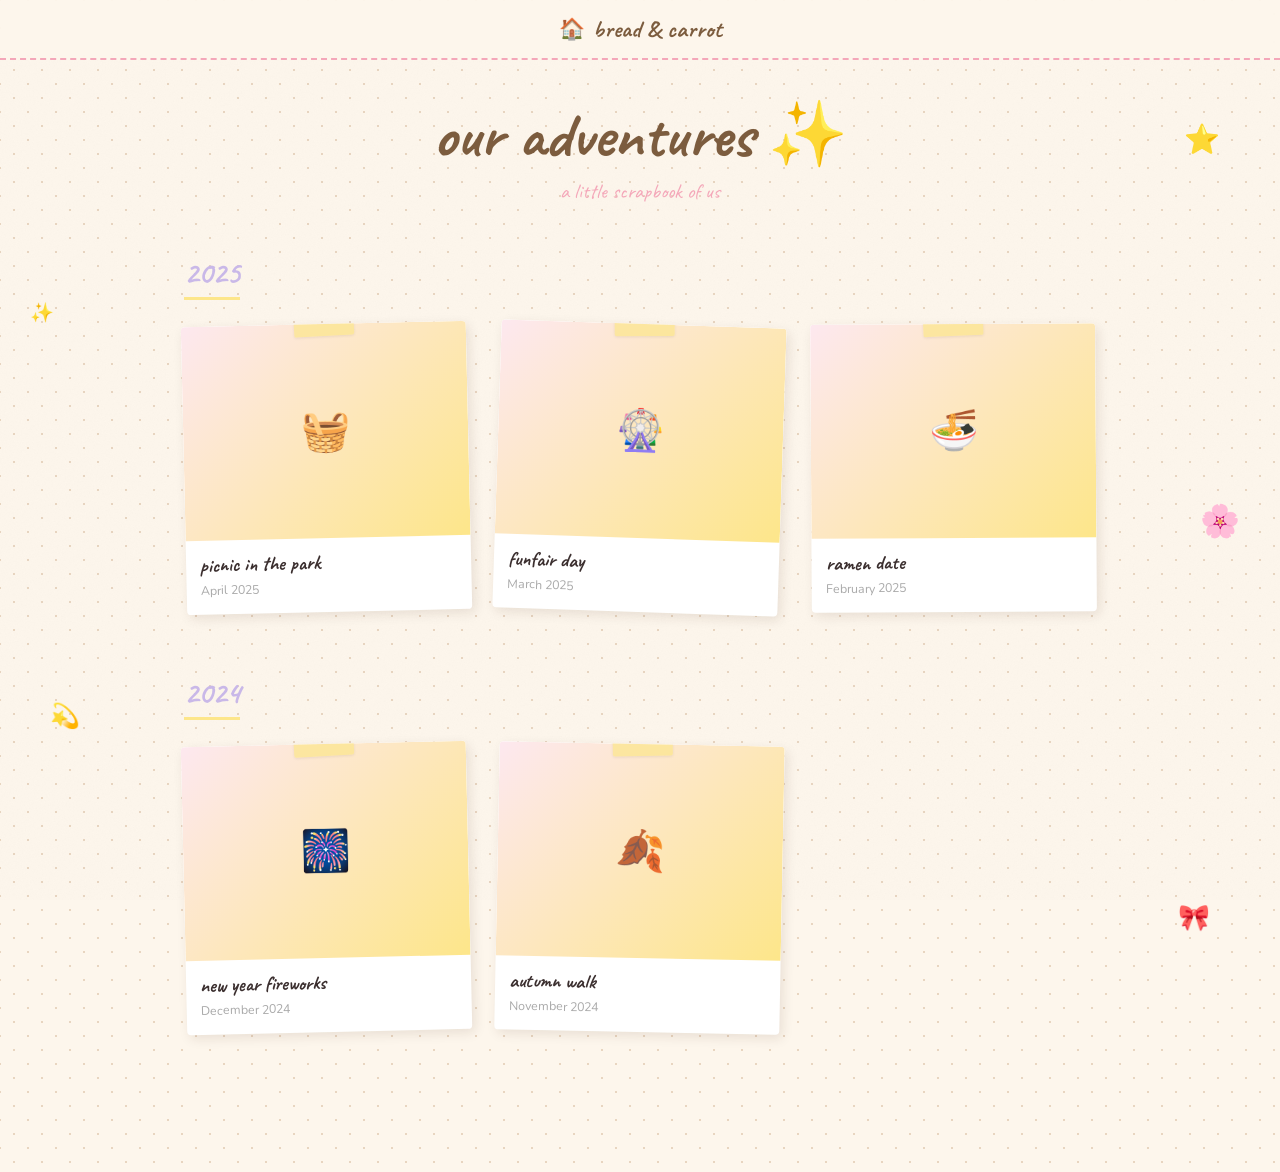
==== index.html @ fcf265bd "renaming" ====
<!DOCTYPE html>
<html lang="en">
<head>
  <meta charset="UTF-8" />
  <meta name="viewport" content="width=device-width, initial-scale=1.0" />
  <title>bread & carrot 🍞🥕</title>
  <link rel="stylesheet" href="css/style.css" />
</head>
<body>

  <!-- ── NAV ───────────────────────────── -->
  <nav class="site-nav">
    <a href="homepage.html" class="nav-home no-transition">
      <span class="home-icon">🏠</span>
      bread &amp; carrot
    </a>
  </nav>

  <!-- ── PAGE ──────────────────────────── -->
  <main class="page">

    <!-- Hero title -->
    <h1 class="page-title animate-fade-in-down">our adventures ✨</h1>
    <p class="page-subtitle animate-fade-in-down">a little scrapbook of us</p>

    <!-- ══ YEAR 2025 ══ -->
    <section class="year-section reveal">
      <h2 class="year-label">2025</h2>

      <div class="activity-grid reveal-stagger">

        <!-- Activity card — duplicate this block for each activity -->
        <a href="activities/template.html" class="activity-card">
          <div class="activity-card__tape"></div>
          <!-- Replace with: <img class="activity-card__img" src="assets/images/picnic/cover.jpg" alt="Picnic"> -->
          <div class="activity-card__img-placeholder">🧺</div>
          <div class="activity-card__body">
            <div class="activity-card__title">picnic in the park</div>
            <div class="activity-card__date">April 2025</div>
          </div>
        </a>

        <a href="activities/template.html" class="activity-card">
          <div class="activity-card__tape"></div>
          <div class="activity-card__img-placeholder">🎡</div>
          <div class="activity-card__body">
            <div class="activity-card__title">funfair day</div>
            <div class="activity-card__date">March 2025</div>
          </div>
        </a>

        <a href="activities/template.html" class="activity-card">
          <div class="activity-card__tape"></div>
          <div class="activity-card__img-placeholder">🍜</div>
          <div class="activity-card__body">
            <div class="activity-card__title">ramen date</div>
            <div class="activity-card__date">February 2025</div>
          </div>
        </a>

      </div>
    </section>

    <!-- ══ YEAR 2024 ══ -->
    <section class="year-section reveal">
      <h2 class="year-label">2024</h2>

      <div class="activity-grid reveal-stagger">

        <a href="activities/template.html" class="activity-card">
          <div class="activity-card__tape"></div>
          <div class="activity-card__img-placeholder">🎆</div>
          <div class="activity-card__body">
            <div class="activity-card__title">new year fireworks</div>
            <div class="activity-card__date">December 2024</div>
          </div>
        </a>

        <a href="activities/template.html" class="activity-card">
          <div class="activity-card__tape"></div>
          <div class="activity-card__img-placeholder">🍂</div>
          <div class="activity-card__body">
            <div class="activity-card__title">autumn walk</div>
            <div class="activity-card__date">November 2024</div>
          </div>
        </a>

        <!-- add more cards here -->

      </div>
    </section>

  </main>

  <!-- ── DECORATIONS ────────────────────── -->
  <!-- These float around the page. Add/move them freely! -->
  <span class="deco deco--star"  style="top:120px; right:60px;  font-size:1.8rem;">⭐</span>
  <span class="deco deco--star"  style="top:300px; left:30px;   font-size:1.2rem;">✨</span>
  <span class="deco"             style="top:500px; right:40px;  font-size:2rem;">🌸</span>
  <span class="deco deco--star"  style="top:700px; left:50px;   font-size:1.5rem;">💫</span>
  <span class="deco"             style="top:900px; right:70px;  font-size:1.6rem;">🎀</span>

  <script src="js/main.js"></script>
</body>
</html>
---- css/style.css ----
/* ============================================
   BREADNCARROT — Scrapbook Website
   style.css
   ============================================ */

@import url('https://fonts.googleapis.com/css2?family=Caveat:wght@400;600;700&family=Nunito:wght@300;400;600&display=swap');

/* ── Variables ──────────────────────────── */
:root {
  --cream:      #fdf6ec;
  --pink:       #f4a7b9;
  --pink-light: #fde8ef;
  --yellow:     #fde68a;
  --mint:       #a8e6cf;
  --lavender:   #c9b8e8;
  --coral:      #ff8b70;
  --brown:      #7c5c3e;
  --ink:        #3b2f2f;

  --font-title: 'Caveat', cursive;
  --font-body:  'Nunito', sans-serif;

  --shadow-soft: 3px 4px 12px rgba(60,30,10,0.10);
  --shadow-pop:  4px 6px 20px rgba(60,30,10,0.18);
}

/* ── Reset ──────────────────────────────── */
*, *::before, *::after { box-sizing: border-box; margin: 0; padding: 0; }

html { scroll-behavior: smooth; }

body {
  background-color: var(--cream);
  background-image:
    radial-gradient(circle, #e8d5c0 1px, transparent 1px),
    radial-gradient(circle, #e8d5c0 1px, transparent 1px);
  background-size: 28px 28px;
  background-position: 0 0, 14px 14px;
  font-family: var(--font-body);
  color: var(--ink);
  min-height: 100vh;
  overflow-x: hidden;
}

/* ── Noise overlay for paper texture ───── */
body::before {
  content: '';
  position: fixed;
  inset: 0;
  background-image: url("data:image/svg+xml,%3Csvg xmlns='http://www.w3.org/2000/svg' width='300' height='300'%3E%3Cfilter id='noise'%3E%3CfeTurbulence type='fractalNoise' baseFrequency='0.75' numOctaves='4' stitchTiles='stitch'/%3E%3CfeColorMatrix type='saturate' values='0'/%3E%3C/filter%3E%3Crect width='300' height='300' filter='url(%23noise)' opacity='0.035'/%3E%3C/svg%3E");
  pointer-events: none;
  z-index: 0;
}

/* ── NAV ────────────────────────────────── */
.site-nav {
  position: sticky;
  top: 0;
  z-index: 100;
  display: flex;
  align-items: center;
  justify-content: center;
  padding: 14px 24px;
  background: rgba(253, 246, 236, 0.88);
  backdrop-filter: blur(8px);
  border-bottom: 2px dashed var(--pink);
}

.nav-home {
  font-family: var(--font-title);
  font-size: 1.5rem;
  font-weight: 700;
  color: var(--brown);
  text-decoration: none;
  display: flex;
  align-items: center;
  gap: 8px;
  transition: transform 0.2s;
}
.nav-home:hover { transform: scale(1.08) rotate(-1deg); }

.nav-home .home-icon {
  font-size: 1.3rem;
  animation: wiggle 3s ease-in-out infinite;
}

/* ── PAGE WRAPPER ───────────────────────── */
.page {
  position: relative;
  z-index: 1;
  max-width: 960px;
  margin: 0 auto;
  padding: 40px 24px 80px;
}

/* ── PAGE TITLE ─────────────────────────── */
.page-title {
  font-family: var(--font-title);
  font-size: clamp(2.4rem, 6vw, 4rem);
  font-weight: 700;
  color: var(--brown);
  text-align: center;
  margin-bottom: 8px;
  line-height: 1.1;
}

.page-subtitle {
  font-family: var(--font-title);
  font-size: 1.3rem;
  color: var(--pink);
  text-align: center;
  margin-bottom: 48px;
}

/* ── YEAR SECTION (homepage) ────────────── */
.year-section { margin-bottom: 60px; }

.year-label {
  font-family: var(--font-title);
  font-size: 2rem;
  color: var(--lavender);
  border-bottom: 3px solid var(--yellow);
  padding-bottom: 4px;
  margin-bottom: 24px;
  display: inline-block;
}

/* ── ACTIVITY GRID (homepage) ───────────── */
.activity-grid {
  display: grid;
  grid-template-columns: repeat(auto-fill, minmax(220px, 1fr));
  gap: 28px;
}

.activity-card {
  background: white;
  border-radius: 4px;
  overflow: hidden;
  box-shadow: var(--shadow-soft);
  text-decoration: none;
  color: var(--ink);
  transform: rotate(var(--tilt, 0deg));
  transition: transform 0.25s, box-shadow 0.25s;
  position: relative;
}
.activity-card:hover {
  transform: rotate(0deg) scale(1.04);
  box-shadow: var(--shadow-pop);
  z-index: 10;
}

/* Give each card a random tilt via nth-child */
.activity-card:nth-child(odd)  { --tilt: -1.5deg; }
.activity-card:nth-child(even) { --tilt:  1.5deg; }
.activity-card:nth-child(3n)   { --tilt: -0.8deg; }

.activity-card__img {
  width: 100%;
  aspect-ratio: 4/3;
  object-fit: cover;
  display: block;
  background: var(--pink-light);
}

/* Placeholder when no image yet */
.activity-card__img-placeholder {
  width: 100%;
  aspect-ratio: 4/3;
  background: linear-gradient(135deg, var(--pink-light), var(--yellow));
  display: flex;
  align-items: center;
  justify-content: center;
  font-size: 2.5rem;
}

.activity-card__tape {
  position: absolute;
  top: -10px;
  left: 50%;
  transform: translateX(-50%) rotate(-2deg);
  width: 60px;
  height: 22px;
  background: rgba(253, 230, 138, 0.7);
  border-radius: 2px;
  box-shadow: 0 1px 3px rgba(0,0,0,0.08);
}

.activity-card__body { padding: 12px 14px 16px; }

.activity-card__title {
  font-family: var(--font-title);
  font-size: 1.25rem;
  font-weight: 700;
  margin-bottom: 4px;
}

.activity-card__date {
  font-size: 0.78rem;
  color: #aaa;
}

/* ── ACTIVITY PAGE ──────────────────────── */
.activity-header {
  text-align: center;
  margin-bottom: 48px;
  position: relative;
}

.activity-date-tag {
  display: inline-block;
  background: var(--yellow);
  font-family: var(--font-title);
  font-size: 1rem;
  padding: 4px 16px;
  border-radius: 20px;
  margin-bottom: 12px;
  transform: rotate(-1deg);
}

/* ── PHOTO COLLAGE SECTION ──────────────── */
.photo-section { margin-bottom: 64px; }

.photo-section__caption {
  font-family: var(--font-title);
  font-size: 1.6rem;
  color: var(--brown);
  margin-bottom: 20px;
  position: relative;
  display: inline-block;
}

.photo-section__caption::after {
  content: '';
  position: absolute;
  bottom: -4px;
  left: 0;
  width: 100%;
  height: 3px;
  background: var(--coral);
  border-radius: 2px;
  transform: rotate(-0.5deg);
}

/* Collage layouts */
.collage { display: grid; gap: 14px; }
.collage--1  { grid-template-columns: 1fr; }
.collage--2  { grid-template-columns: 1fr 1fr; }
.collage--3  { grid-template-columns: 2fr 1fr; }
.collage--3 .photo-item:first-child { grid-row: span 2; }
.collage--4  { grid-template-columns: 1fr 1fr; }

.photo-item {
  position: relative;
  overflow: hidden;
  border-radius: 3px;
  background: var(--pink-light);
  box-shadow: var(--shadow-soft);
}

.photo-item img {
  width: 100%;
  height: 100%;
  object-fit: cover;
  display: block;
  transition: transform 0.4s ease;
}
.photo-item:hover img { transform: scale(1.03); }

/* ── DECORATIVE ELEMENTS ────────────────── */
.deco {
  position: absolute;
  pointer-events: none;
  user-select: none;
  z-index: 5;
  animation: float 6s ease-in-out infinite;
}
.deco--star   { animation-name: spin-shine; }
.deco--ribbon { animation-name: ribbon-wave; }

/* ── BOTTOM NAV ─────────────────────────── */
.activity-nav {
  display: flex;
  justify-content: space-between;
  align-items: center;
  margin-top: 64px;
  padding-top: 32px;
  border-top: 2px dashed var(--pink);
  gap: 16px;
}

.activity-nav__btn {
  font-family: var(--font-title);
  font-size: 1.1rem;
  font-weight: 700;
  color: var(--brown);
  background: white;
  border: 2.5px solid var(--pink);
  border-radius: 30px;
  padding: 10px 24px;
  text-decoration: none;
  display: flex;
  align-items: center;
  gap: 8px;
  box-shadow: var(--shadow-soft);
  transition: transform 0.2s, background 0.2s;
}
.activity-nav__btn:hover {
  background: var(--pink-light);
  transform: scale(1.05);
}
.activity-nav__btn--disabled {
  opacity: 0.35;
  pointer-events: none;
}

/* ── SCROLL REVEAL ──────────────────────── */
.reveal {
  opacity: 0;
  transform: translateY(30px);
  transition: opacity 0.7s ease, transform 0.7s ease;
}
.reveal.visible {
  opacity: 1;
  transform: translateY(0);
}

/* stagger children */
.reveal-stagger > * {
  opacity: 0;
  transform: translateY(20px) rotate(var(--tilt, 0deg));
  transition: opacity 0.5s ease, transform 0.5s ease;
}
.reveal-stagger.visible > *:nth-child(1) { transition-delay: 0.05s; opacity: 1; transform: translateY(0) rotate(var(--tilt, 0deg)); }
.reveal-stagger.visible > *:nth-child(2) { transition-delay: 0.12s; opacity: 1; transform: translateY(0) rotate(var(--tilt, 0deg)); }
.reveal-stagger.visible > *:nth-child(3) { transition-delay: 0.19s; opacity: 1; transform: translateY(0) rotate(var(--tilt, 0deg)); }
.reveal-stagger.visible > *:nth-child(4) { transition-delay: 0.26s; opacity: 1; transform: translateY(0) rotate(var(--tilt, 0deg)); }
.reveal-stagger.visible > *:nth-child(5) { transition-delay: 0.33s; opacity: 1; transform: translateY(0) rotate(var(--tilt, 0deg)); }
.reveal-stagger.visible > *:nth-child(6) { transition-delay: 0.40s; opacity: 1; transform: translateY(0) rotate(var(--tilt, 0deg)); }

/* ── ANIMATIONS ─────────────────────────── */
@keyframes wiggle {
  0%, 100% { transform: rotate(-8deg); }
  50%       { transform: rotate(8deg); }
}

@keyframes float {
  0%, 100% { transform: translateY(0px); }
  50%       { transform: translateY(-10px); }
}

@keyframes spin-shine {
  0%   { transform: rotate(0deg) scale(1); opacity: 0.8; }
  50%  { transform: rotate(180deg) scale(1.2); opacity: 1; }
  100% { transform: rotate(360deg) scale(1); opacity: 0.8; }
}

@keyframes ribbon-wave {
  0%, 100% { transform: rotate(-5deg) skewX(-2deg); }
  50%       { transform: rotate(5deg) skewX(2deg); }
}

@keyframes fade-in-down {
  from { opacity: 0; transform: translateY(-20px); }
  to   { opacity: 1; transform: translateY(0); }
}

.animate-fade-in-down {
  animation: fade-in-down 0.8s ease both;
}

/* ── RESPONSIVE ─────────────────────────── */
@media (max-width: 600px) {
  .collage--3, .collage--4 { grid-template-columns: 1fr 1fr; }
  .collage--3 .photo-item:first-child { grid-row: span 1; }
  .activity-grid { grid-template-columns: 1fr 1fr; gap: 16px; }
}
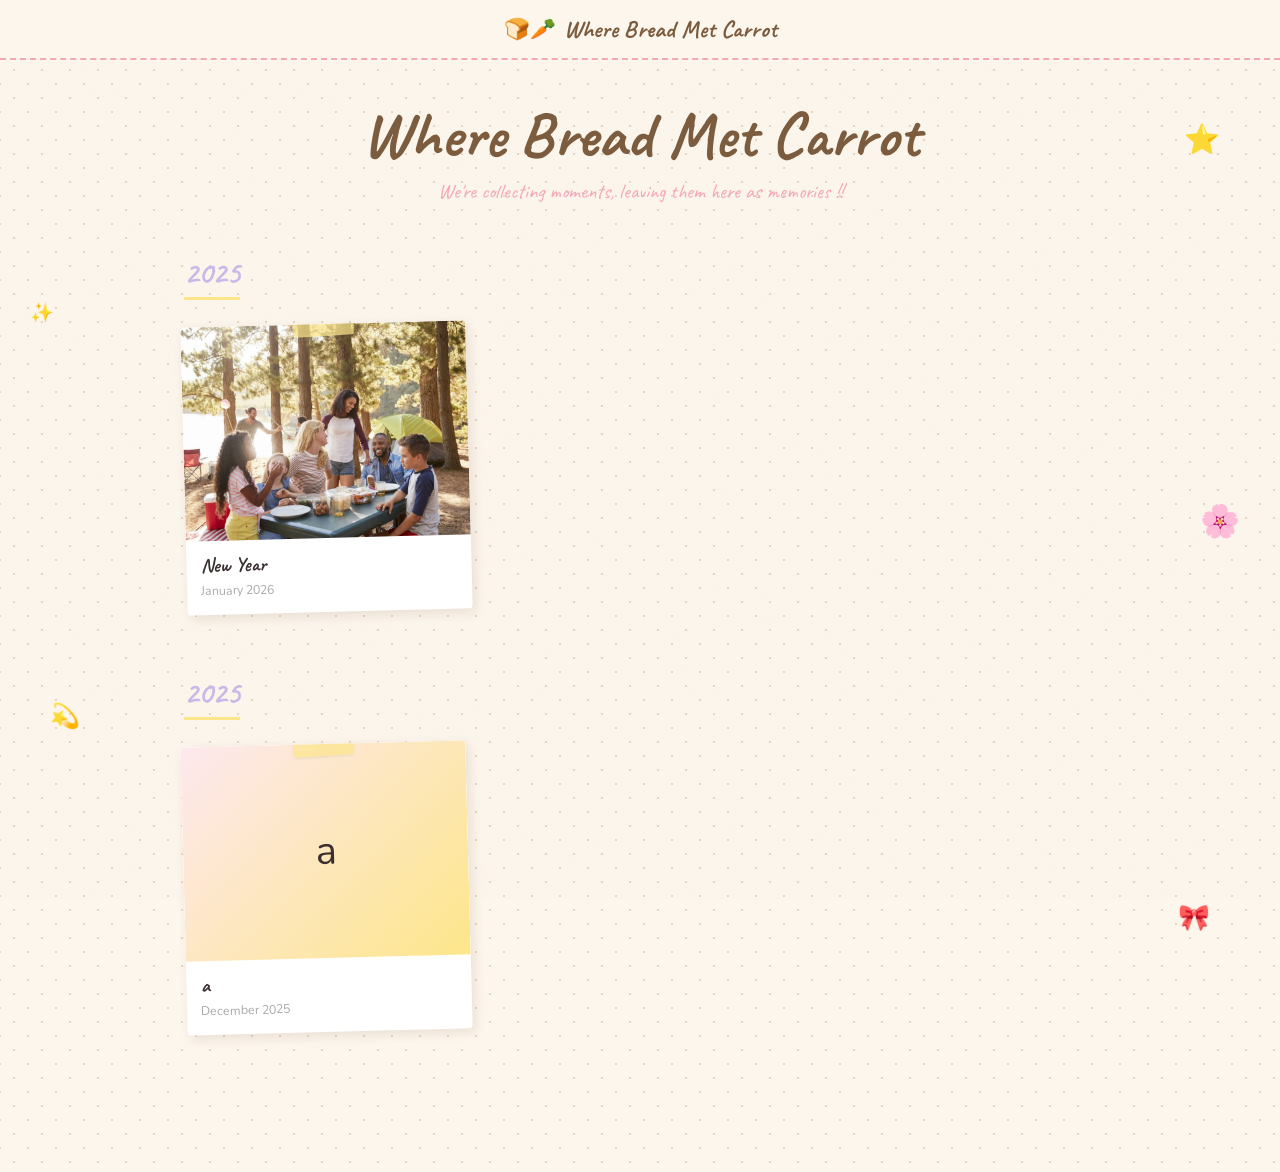
==== commit f2c87e5a: "finished basic structure cleaned up template added sample picture  ready to use" ====
--- a/index.html
+++ b/index.html
@@ -8,92 +8,61 @@
 </head>
 <body>
 
-  <!-- ── NAV ───────────────────────────── -->
+  <!-- NAV -->
   <nav class="site-nav">
-    <a href="homepage.html" class="nav-home no-transition">
-      <span class="home-icon">🏠</span>
-      bread &amp; carrot
+    <a href="index.html" class="nav-home no-transition">
+      <span class="home-icon">🍞🥕</span>
+      Where Bread Met Carrot
     </a>
   </nav>
 
-  <!-- ── PAGE ──────────────────────────── -->
+  <!-- PAGE -->
   <main class="page">
 
-    <!-- Hero title -->
-    <h1 class="page-title animate-fade-in-down">our adventures ✨</h1>
-    <p class="page-subtitle animate-fade-in-down">a little scrapbook of us</p>
+    <!-- TITLE -->
+    <h1 class="page-title animate-fade-in-down">Where Bread Met Carrot</h1>
+    <p class="page-subtitle animate-fade-in-down">We're collecting moments, leaving them here as memories !!</p>
 
-    <!-- ══ YEAR 2025 ══ -->
+    <!--2026-->
     <section class="year-section reveal">
       <h2 class="year-label">2025</h2>
 
       <div class="activity-grid reveal-stagger">
 
-        <!-- Activity card — duplicate this block for each activity -->
+        <!-- activity card -->
         <a href="activities/template.html" class="activity-card">
           <div class="activity-card__tape"></div>
-          <!-- Replace with: <img class="activity-card__img" src="assets/images/picnic/cover.jpg" alt="Picnic"> -->
-          <div class="activity-card__img-placeholder">🧺</div>
+          <img class="activity-card__img" src="assets/picnic/picnic.jpg" alt="Picnic">
           <div class="activity-card__body">
-            <div class="activity-card__title">picnic in the park</div>
-            <div class="activity-card__date">April 2025</div>
-          </div>
-        </a>
-
-        <a href="activities/template.html" class="activity-card">
-          <div class="activity-card__tape"></div>
-          <div class="activity-card__img-placeholder">🎡</div>
-          <div class="activity-card__body">
-            <div class="activity-card__title">funfair day</div>
-            <div class="activity-card__date">March 2025</div>
-          </div>
-        </a>
-
-        <a href="activities/template.html" class="activity-card">
-          <div class="activity-card__tape"></div>
-          <div class="activity-card__img-placeholder">🍜</div>
-          <div class="activity-card__body">
-            <div class="activity-card__title">ramen date</div>
-            <div class="activity-card__date">February 2025</div>
+            <div class="activity-card__title">New Year</div>
+            <div class="activity-card__date">January 2026</div>
           </div>
         </a>
 
       </div>
     </section>
 
-    <!-- ══ YEAR 2024 ══ -->
+    <!-- 2025 -->
     <section class="year-section reveal">
-      <h2 class="year-label">2024</h2>
+      <h2 class="year-label">2025</h2>
 
       <div class="activity-grid reveal-stagger">
 
         <a href="activities/template.html" class="activity-card">
           <div class="activity-card__tape"></div>
-          <div class="activity-card__img-placeholder">🎆</div>
+          <div class="activity-card__img-placeholder">a</div>
           <div class="activity-card__body">
-            <div class="activity-card__title">new year fireworks</div>
-            <div class="activity-card__date">December 2024</div>
+            <div class="activity-card__title">a</div>
+            <div class="activity-card__date">December 2025</div>
           </div>
         </a>
-
-        <a href="activities/template.html" class="activity-card">
-          <div class="activity-card__tape"></div>
-          <div class="activity-card__img-placeholder">🍂</div>
-          <div class="activity-card__body">
-            <div class="activity-card__title">autumn walk</div>
-            <div class="activity-card__date">November 2024</div>
-          </div>
-        </a>
-
-        <!-- add more cards here -->
 
       </div>
     </section>
 
   </main>
 
-  <!-- ── DECORATIONS ────────────────────── -->
-  <!-- These float around the page. Add/move them freely! -->
+  <!-- DECORATIONS -->
   <span class="deco deco--star"  style="top:120px; right:60px;  font-size:1.8rem;">⭐</span>
   <span class="deco deco--star"  style="top:300px; left:30px;   font-size:1.2rem;">✨</span>
   <span class="deco"             style="top:500px; right:40px;  font-size:2rem;">🌸</span>
